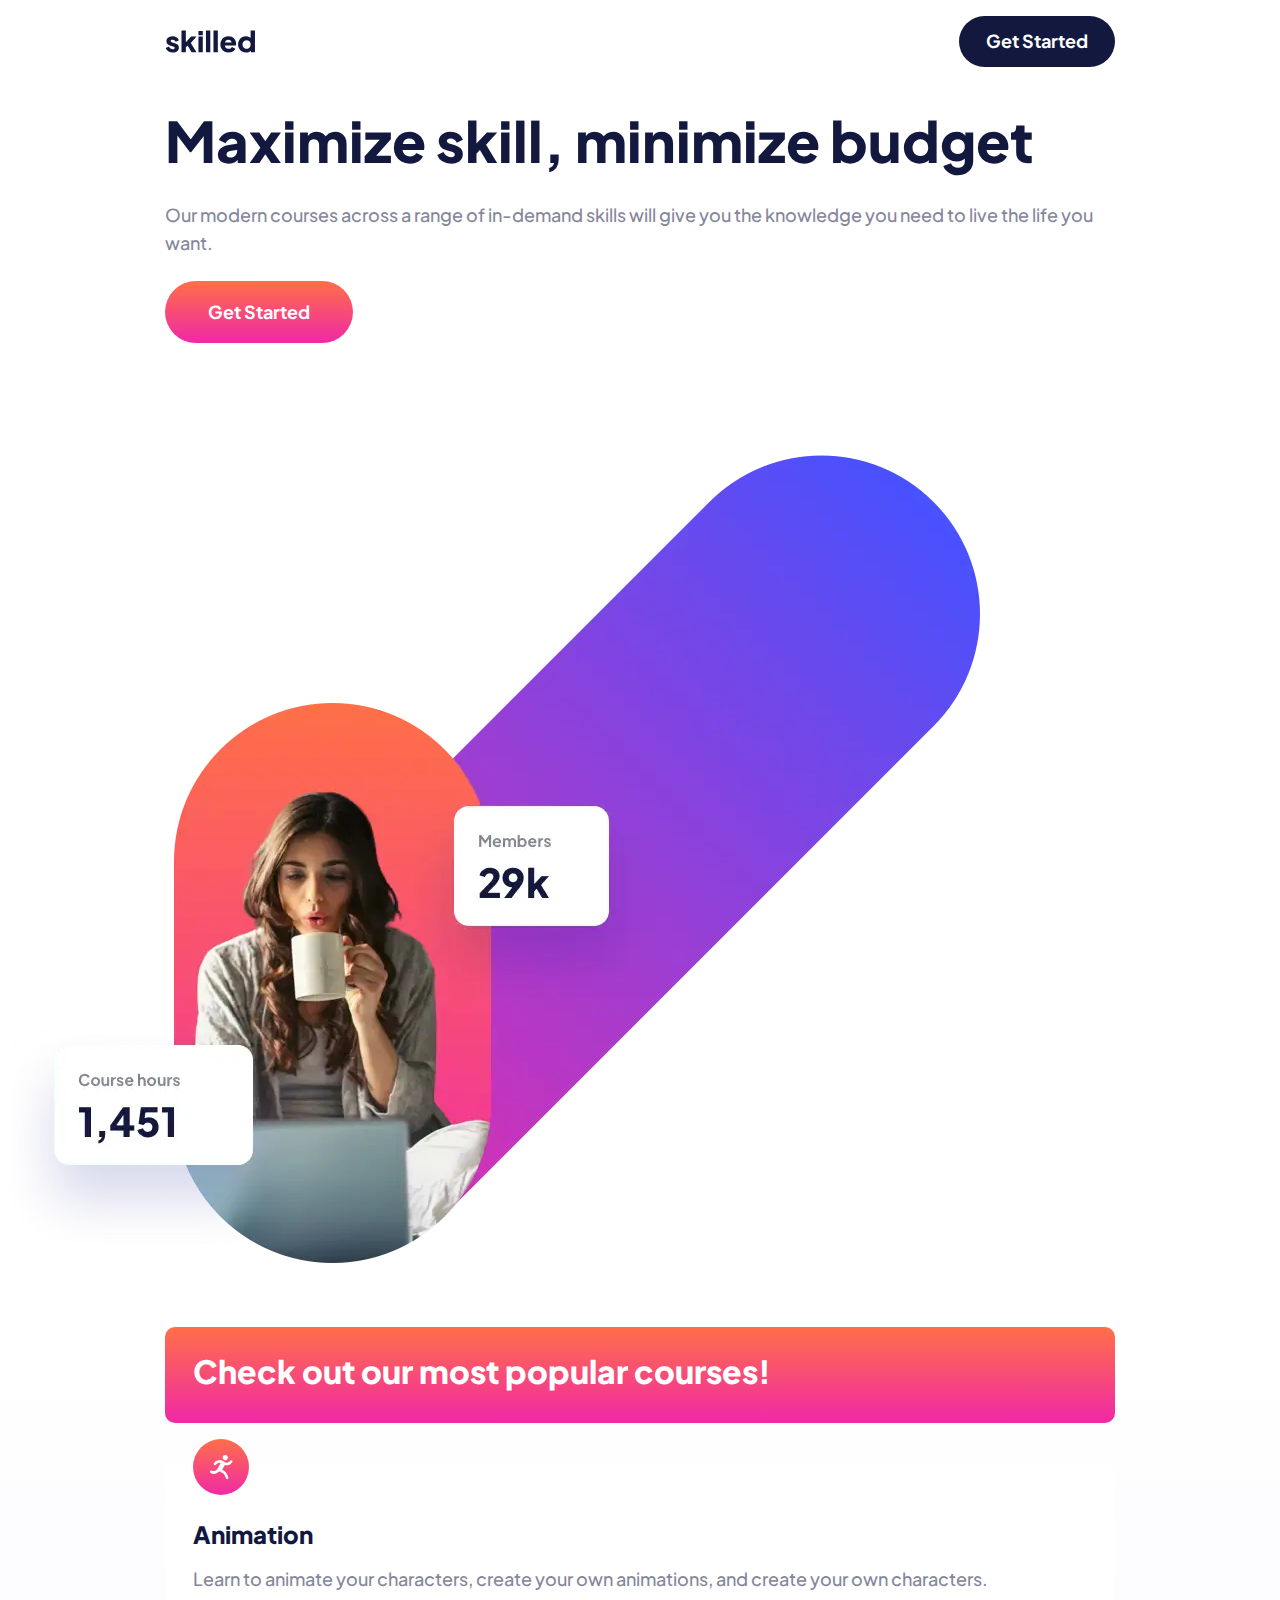
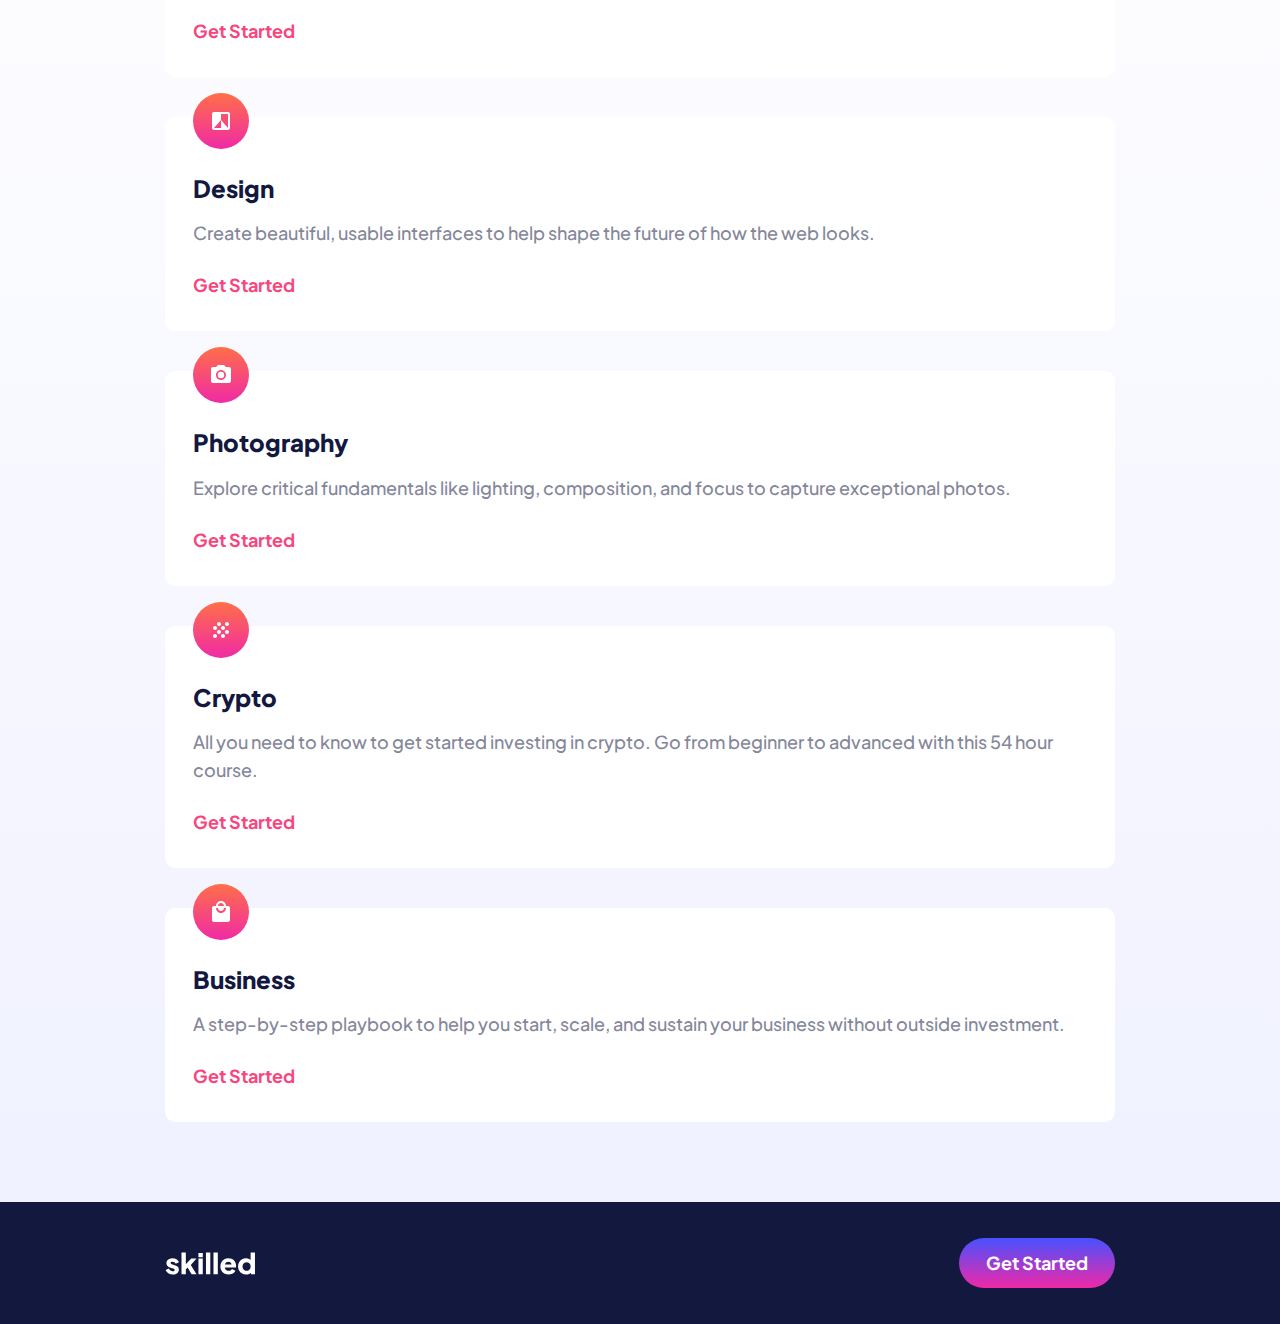
==== index.html @ 8d9785b4 "feat: add mobile landing design" ====
<!DOCTYPE html>
<html lang="en">

<head>
  <meta charset="utf-8">
  <meta name="viewport" content="width=device-width, initial-scale=1.0">
  <meta name="author" content="Dave Quah (@Milleus)">

  <link rel="icon" type="image/png" sizes="32x32" href="/assets/favicon-32x32.png">

  <title>Frontend Mentor | Skilled e-learning landing page</title>

  <link rel="preconnect" href="https://fonts.googleapis.com">
  <link rel="preconnect" href="https://fonts.gstatic.com" crossorigin>
  <link href="https://fonts.googleapis.com/css2?family=Plus+Jakarta+Sans:wght@500;700;800&display=swap"
    rel="stylesheet">
  <link rel="stylesheet" href="/global.css">

  <script async src="https://www.googletagmanager.com/gtag/js?id=G-5W6QZZYV2W"></script>
  <script>
    window.dataLayer = window.dataLayer || [];
    function gtag() { dataLayer.push(arguments); }
    gtag('js', new Date());

    gtag('config', 'G-5W6QZZYV2W');
  </script>
</head>

<body class="landing grid">
  <main>
    <div class="header container flex">
      <div>
        <img src="/assets/logo-dark.svg" alt="Skilled logo">
      </div>
      <button class="button" data-type="primary" data-size="normal">
        Get Started
      </button>
    </div>

    <div class="intro flex">
      <div class="container">
        <h1 class="text-slate-600 fs-900 fw-800">Maximize skill, minimize budget</h1>
        <p class="fs-400 fw-500">
          Our modern courses across a range of in-demand skills will give you the
          knowledge you need to live the life you want.
        </p>
        <button class="button" data-type="secondary" data-size="large">
          Get Started
        </button>
      </div>
      <picture>
        <source srcset="/assets/image-hero-desktop.webp, /assets/image-hero-desktop@2x.webp 2x" type="image/webp"
          media="(min-width: 60em)">
        <source srcset="/assets/image-hero-desktop.png, /assets/image-hero-desktop@2x.png 2x" type="image/png"
          media="(min-width: 60em)">
        <source srcset="/assets/image-hero-tablet.webp, /assets/image-hero-tablet@2x.webp 2x" type="image/webp"
          media="(min-width: 40em)">
        <source srcset="/assets/image-hero-tablet.png, /assets/image-hero-tablet@2x.png 2x" type="image/png"
          media="(min-width: 40em)">
        <source srcset="/assets/image-hero-mobile.webp, /assets/image-hero-mobile@2x.webp 2x" type="image/webp">
        <source srcset="/assets/image-hero-mobile.png, /assets/image-hero-mobile@2x.png 2x" type="image/png">
        <img src="/assets/image-hero-mobile.png" alt="29k members and 1,451 course hours">
      </picture>
    </div>

    <div class="courses container grid">
      <h2 class="bg-orange-to-pink text-neutral-100 fs-700 fw-800 rounded-10">
        Check out our most popular courses!
      </h2>
      <article aria-labelledby="animation">
        <img src="/assets/icon-animation.svg" alt="" aria-hidden="true">
        <div class="bg-neutral-100 rounded-10">
          <h3 class="text-slate-600 fs-600 fw-800" id="animation">Animation</h3>
          <p class="fs-400 fw-500">
            Learn to animate your characters, create your own animations, and
            create your own characters.
          </p>
          <a class="link" href="#">Get Started</a>
        </div>
      </article>
      <article aria-labelledby="design">
        <img src="/assets/icon-design.svg" alt="" aria-hidden="true">
        <div class="bg-neutral-100 rounded-10">
          <h3 class="text-slate-600 fs-600 fw-800" id="design">Design</h3>
          <p class="fs-400 fw-500">
            Create beautiful, usable interfaces to help shape the future of
            how the web looks.
          </p>
          <a class="link" href="#">Get Started</a>
        </div>
      </article>
      <article aria-labelledby="photography">
        <img src="/assets/icon-photography.svg" alt="" aria-hidden="true">
        <div class="bg-neutral-100 rounded-10">
          <h3 class="text-slate-600 fs-600 fw-800" id="photography">Photography</h3>
          <p class="fs-400 fw-500">
            Explore critical fundamentals like lighting, composition, and focus
            to capture exceptional photos.
          </p>
          <a class="link" href="#">Get Started</a>
        </div>
      </article>
      <article aria-labelledby="crypto">
        <img src="/assets/icon-crypto.svg" alt="" aria-hidden="true">
        <div class="bg-neutral-100 rounded-10">
          <h3 class="text-slate-600 fs-600 fw-800" id="crypto">Crypto</h3>
          <p class="fs-400 fw-500">
            All you need to know to get started investing in crypto. Go from beginner
            to advanced with this 54 hour course.
          </p>
          <a class="link" href="#">Get Started</a>
        </div>
      </article>
      <article aria-labelledby="business">
        <img src="/assets/icon-business.svg" alt="" aria-hidden="true">
        <div class="bg-neutral-100 rounded-10">
          <h3 class="text-slate-600 fs-600 fw-800" id="business">Business</h3>
          <p class="fs-400 fw-500">
            A step-by-step playbook to help you start, scale, and sustain your business
            without outside investment.
          </p>
          <a class="link" href="#">Get Started</a>
        </div>
      </article>
    </div>
  </main>

  <footer class="footer bg-slate-600 container flex">
    <div>
      <img src="/assets/logo-light.svg" alt="Skilled logo">
    </div>
    <button class="button" data-type="tertiary" data-size="normal">
      Get Started
    </button>
  </footer>
</body>

</html>
---- global.css ----
/* ------------------- */
/* Custom properties   */
/* ------------------- */
:root {
  --clr-slate-200: 232 10% 56%;
  --clr-slate-400: 234 25% 52%;
  --clr-slate-600: 233 54% 16%;
  --clr-pink-200: 341 100% 83%;
  --clr-pink-400: 341 92% 62%;
  --clr-pink-600: 322 87% 55%;
  --clr-orange-400: 13 100% 64%;
  --clr-blue-400: 237 100% 64%;
  --clr-neutral-100: 0 0% 100%;
  --clr-neutral-200: 234 100% 97%;

  --lg-orange-to-pink: linear-gradient(
    180deg,
    hsl(var(--clr-orange-400)) 0%,
    hsl(var(--clr-pink-600)) 100%
  );
  --lg-blue-to-pink: linear-gradient(
    180deg,
    hsl(var(--clr-blue-400)) 0%,
    hsl(var(--clr-pink-600)) 100%
  );
  --lg-neutral: linear-gradient(
    0deg,
    hsl(var(--clr-neutral-100) / 0.5),
    hsl(var(--clr-neutral-100) / 0.5)
  );

  --ff-sans: "Plus Jakarta Sans", sans-serif;

  --fs-300: 0.875rem; /* 14 */
  --fs-400: 1rem; /* 16 */
  --fs-500: 1.125rem; /* 18 */
  --fs-600: 1.25rem; /* 20 */
  --fs-700: 1.5rem; /* 24 */
  --fs-800: 2rem; /* 32 */
  --fs-900: 2.5rem; /* 40 */

  --lh-300: 2;
  --lh-400: 1.625;
  --lh-500: 1.556;
  --lh-600: 1.26;
  --lh-700: 1.333;
  --lh-800: 1.26;
  --lh-900: 1.26;

  --fw-500: 500;
  --fw-700: 700;
  --fw-800: 800;
}

@media (min-width: 60em) {
  :root {
    --fs-300: 1rem;
    --fs-400: 1.125rem;
    --fs-600: 1.5rem;
    --fs-700: 2rem;
    --fs-800: 2.5rem;
    --fs-900: 3.5rem;

    --lh-300: 1.75;
    --lh-400: 1.556;
    --lh-600: 1.26;
    --lh-700: 1.25;
    --lh-800: 1.26;
    --lh-900: 1.26;
  }
}

/* ------------------- */
/* Reset               */
/* ------------------- */

/* Box sizing rules */
*,
*::before,
*::after {
  box-sizing: border-box;
}

/* Remove default margin */
body,
h1,
h2,
h3,
h4,
p,
figure,
blockquote,
dl,
dd {
  margin: 0;
}

/* Remove list styles on ul, ol elements with a list role, which suggests default styling will be removed */
ul[role="list"],
ol[role="list"] {
  list-style: none;
}

/* Set core root defaults */
html:focus-within {
  scroll-behavior: smooth;
}

/* Set core body defaults */
body {
  min-height: 100vh;
  text-rendering: optimizeSpeed;
  line-height: var(--lh-400);
  font-family: var(--ff-sans);
  font-size: var(--fs-400);
  font-weight: var(--fw-500);
  background-color: hsl(var(--clr-neutral-100));
  color: hsl(var(--clr-slate-200));
}

/* A elements that don't have a class get default styles */
a:not([class]) {
  text-decoration-skip-ink: auto;
}

/* Make images easier to work with */
img,
picture {
  max-width: 100%;
  display: block;
}

/* Inherit fonts for inputs and buttons */
input,
button,
textarea,
select {
  font: inherit;
}

/* Remove all animations, transitions and smooth scroll for people that prefer not to see them */
@media (prefers-reduced-motion: reduce) {
  html:focus-within {
    scroll-behavior: auto;
  }

  *,
  *::before,
  *::after {
    animation-duration: 0.01ms !important;
    animation-iteration-count: 1 !important;
    transition-duration: 0.01ms !important;
    scroll-behavior: auto !important;
  }
}

/* ------------------- */
/* Composition         */
/* ------------------- */
.flex {
  display: flex;
  gap: var(--flex-gap, 1rem);
}

.grid {
  display: grid;
  gap: var(--grid-gap, 1rem);
}

.space-y > *:where(:not(:first-child)) {
  margin-top: var(--space, 1rem);
}

.container {
  padding-inline: 1rem;
}

@media (min-width: 40em) {
  .container {
    padding-inline: 2.5rem;
  }
}

@media (min-width: 60em) {
  .container {
    padding-inline: 10.3125rem;
  }
}

/* ------------------- */
/* Utility             */
/* ------------------- */
.sr-only {
  position: absolute;
  width: 1px;
  height: 1px;
  padding: 0;
  margin: -1px;
  overflow: hidden;
  clip: rect(0, 0, 0, 0);
  white-space: nowrap;
  border: 0;
}

.bg-slate-200 {
  background-color: hsl(var(--clr-slate-200));
}
.bg-slate-400 {
  background-color: hsl(var(--clr-slate-400));
}
.bg-slate-600 {
  background-color: hsl(var(--clr-slate-600));
}
.bg-pink-200 {
  background-color: hsl(var(--clr-pink-200));
}
.bg-pink-400 {
  background-color: hsl(var(--clr-pink-400));
}
.bg-neutral-100 {
  background-color: hsl(var(--clr-neutral-100));
}
.bg-orange-to-pink {
  background: var(--lg-orange-to-pink);
}
.bg-blue-to-pink {
  background: var(--lg-blue-to-pink);
}

.text-slate-200 {
  color: hsl(var(--clr-slate-200));
}
.text-slate-400 {
  color: hsl(var(--clr-slate-400));
}
.text-slate-600 {
  color: hsl(var(--clr-slate-600));
}
.text-neutral-100 {
  color: hsl(var(--clr-neutral-100));
}

.fs-300 {
  font-size: var(--fs-300);
  line-height: var(--lh-300);
}
.fs-400 {
  font-size: var(--fs-400);
  line-height: var(--lh-400);
}
.fs-500 {
  font-size: var(--fs-500);
  line-height: var(--lh-500);
}
.fs-600 {
  font-size: var(--fs-600);
  line-height: var(--lh-600);
}
.fs-700 {
  font-size: var(--fs-700);
  line-height: var(--lh-700);
}
.fs-800 {
  font-size: var(--fs-800);
  line-height: var(--lh-800);
}
.fs-900 {
  font-size: var(--fs-900);
  line-height: var(--lh-900);
}

.fw-500 {
  font-weight: var(--fw-500);
}
.fw-700 {
  font-weight: var(--fw-700);
}
.fw-800 {
  font-weight: var(--fw-800);
}

.rounded-10 {
  border-radius: 10px;
}

/* ------------------- */
/* Block               */
/* ------------------- */
.landing {
  --grid-gap: 0;
  grid-template-rows: auto min-content;
  min-height: 100vh;
  min-width: fit-content;
}

.header {
  padding-top: 1rem;
  justify-content: space-between;
  align-items: center;
}

.header img {
  max-width: 5.625rem;
}

.intro {
  --flex-gap: 2.875rem;
  margin-top: 2.375rem;
  flex-direction: column;
}

.intro p {
  margin-block: 1.625rem 1.5rem;
}

.courses {
  --grid-gap: 1rem;
  padding-bottom: 5rem;
  background: linear-gradient(
    180deg,
    hsl(var(--clr-neutral-100)) 0%,
    hsl(var(--clr-neutral-200)) 100%
  );
}

.courses h2 {
  padding: 1.5rem 1.75rem 2rem;
}

.courses article > img {
  margin-bottom: -2rem;
  padding-inline: 1.75rem;
}

.courses article > div {
  padding: 3.5rem 1.75rem 2rem;
}

.courses article > div p {
  margin-block: 1rem 1.5rem;
}

.footer {
  justify-content: space-between;
  align-items: center;
  padding-block: 2.25rem;
}

.footer img {
  max-width: 5.625rem;
}

/* ------------------- */
/* Exception           */
/* ------------------- */
.button {
  display: block;
  cursor: pointer;
  background-color: transparent;
  border: 0;
  padding: 0;
  font-size: var(--fs-400);
  line-height: var(--lh-400);
  font-weight: var(--fw-700);
  text-align: center;
}

.button[data-size="normal"] {
  padding: 0.625em 1.5em;
  border-radius: 1.75em;
}

.button[data-size="large"] {
  padding: 0.9375em 2.375em;
  border-radius: 2em;
}

.button[data-type="primary"] {
  background-color: hsl(var(--clr-slate-600));
  color: hsl(var(--clr-neutral-100));
}

.button[data-type="primary"]:hover,
.button[data-type="primary"]:focus {
  background-color: hsl(var(--clr-slate-400));
}

.button[data-type="secondary"] {
  background: var(--lg-orange-to-pink);
  color: hsl(var(--clr-neutral-100));
}

.button[data-type="secondary"]:hover,
.button[data-type="secondary"]:focus {
  background: var(--lg-neutral), var(--lg-orange-to-pink);
}

.button[data-type="tertiary"] {
  background: var(--lg-blue-to-pink);
  color: hsl(var(--clr-neutral-100));
}

.button[data-type="tertiary"]:hover,
.button[data-type="tertiary"]:focus {
  background: var(--lg-neutral), var(--lg-blue-to-pink);
}

.link {
  font-size: var(--fs-500);
  line-height: var(--lh-500);
  font-weight: var(--fw-700);
  text-align: center;
  color: hsl(var(--clr-pink-400));
  text-decoration: none;
}

.link:hover,
.link:focus {
  text-decoration: underline;
}
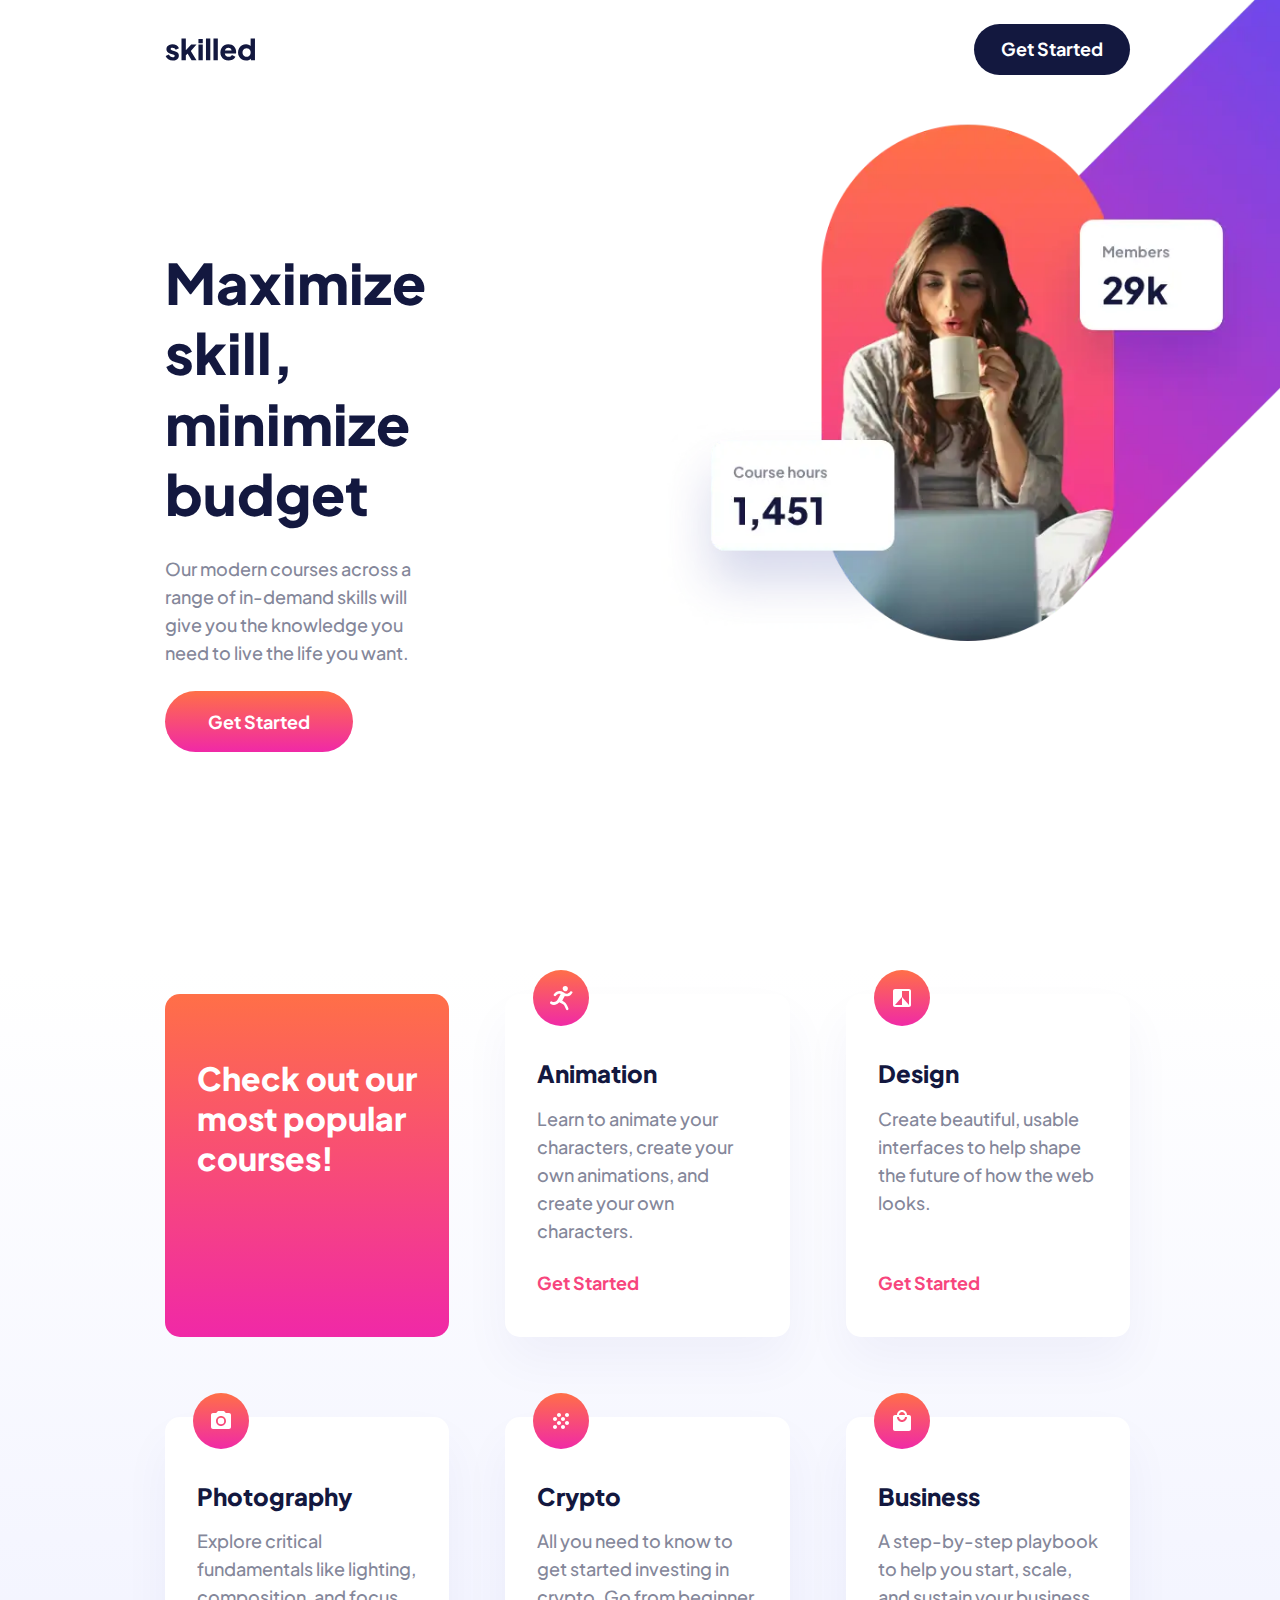
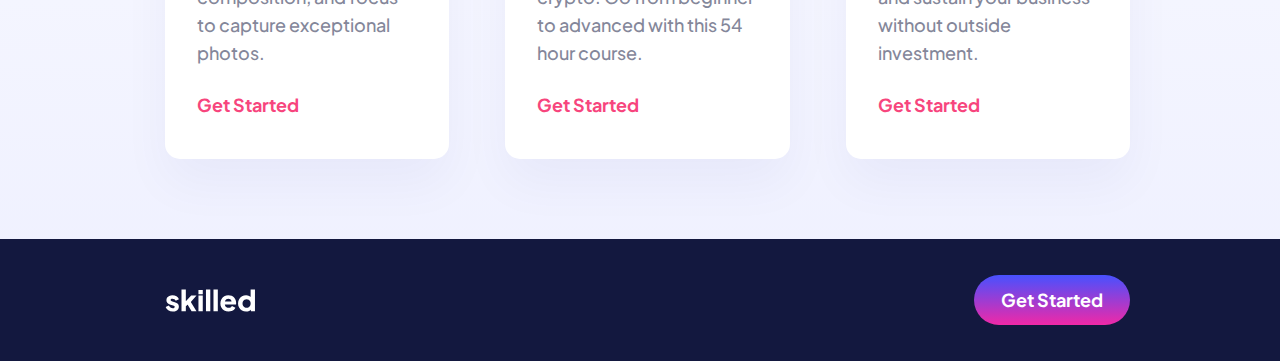
==== commit 2d666c7a: "feat: add tablet and desktop design" ====
--- a/index.html
+++ b/index.html
@@ -27,7 +27,7 @@
 </head>
 
 <body class="landing grid">
-  <main>
+  <main class="grid">
     <div class="header container flex">
       <div>
         <img src="/assets/logo-dark.svg" alt="Skilled logo">
@@ -37,8 +37,8 @@
       </button>
     </div>
 
-    <div class="intro flex">
-      <div class="container">
+    <div class="intro container grid">
+      <div>
         <h1 class="text-slate-600 fs-900 fw-800">Maximize skill, minimize budget</h1>
         <p class="fs-400 fw-500">
           Our modern courses across a range of in-demand skills will give you the
@@ -50,88 +50,92 @@
       </div>
       <picture>
         <source srcset="/assets/image-hero-desktop.webp, /assets/image-hero-desktop@2x.webp 2x" type="image/webp"
-          media="(min-width: 60em)">
+          media="(min-width: 75em)">
         <source srcset="/assets/image-hero-desktop.png, /assets/image-hero-desktop@2x.png 2x" type="image/png"
-          media="(min-width: 60em)">
+          media="(min-width: 75em)">
         <source srcset="/assets/image-hero-tablet.webp, /assets/image-hero-tablet@2x.webp 2x" type="image/webp"
-          media="(min-width: 40em)">
+          media="(min-width: 45em)">
         <source srcset="/assets/image-hero-tablet.png, /assets/image-hero-tablet@2x.png 2x" type="image/png"
-          media="(min-width: 40em)">
+          media="(min-width: 45em)">
         <source srcset="/assets/image-hero-mobile.webp, /assets/image-hero-mobile@2x.webp 2x" type="image/webp">
         <source srcset="/assets/image-hero-mobile.png, /assets/image-hero-mobile@2x.png 2x" type="image/png">
         <img src="/assets/image-hero-mobile.png" alt="29k members and 1,451 course hours">
       </picture>
     </div>
 
-    <div class="courses container grid">
-      <h2 class="bg-orange-to-pink text-neutral-100 fs-700 fw-800 rounded-10">
-        Check out our most popular courses!
-      </h2>
-      <article aria-labelledby="animation">
-        <img src="/assets/icon-animation.svg" alt="" aria-hidden="true">
-        <div class="bg-neutral-100 rounded-10">
-          <h3 class="text-slate-600 fs-600 fw-800" id="animation">Animation</h3>
-          <p class="fs-400 fw-500">
-            Learn to animate your characters, create your own animations, and
-            create your own characters.
-          </p>
-          <a class="link" href="#">Get Started</a>
-        </div>
-      </article>
-      <article aria-labelledby="design">
-        <img src="/assets/icon-design.svg" alt="" aria-hidden="true">
-        <div class="bg-neutral-100 rounded-10">
-          <h3 class="text-slate-600 fs-600 fw-800" id="design">Design</h3>
-          <p class="fs-400 fw-500">
-            Create beautiful, usable interfaces to help shape the future of
-            how the web looks.
-          </p>
-          <a class="link" href="#">Get Started</a>
-        </div>
-      </article>
-      <article aria-labelledby="photography">
-        <img src="/assets/icon-photography.svg" alt="" aria-hidden="true">
-        <div class="bg-neutral-100 rounded-10">
-          <h3 class="text-slate-600 fs-600 fw-800" id="photography">Photography</h3>
-          <p class="fs-400 fw-500">
-            Explore critical fundamentals like lighting, composition, and focus
-            to capture exceptional photos.
-          </p>
-          <a class="link" href="#">Get Started</a>
-        </div>
-      </article>
-      <article aria-labelledby="crypto">
-        <img src="/assets/icon-crypto.svg" alt="" aria-hidden="true">
-        <div class="bg-neutral-100 rounded-10">
-          <h3 class="text-slate-600 fs-600 fw-800" id="crypto">Crypto</h3>
-          <p class="fs-400 fw-500">
-            All you need to know to get started investing in crypto. Go from beginner
-            to advanced with this 54 hour course.
-          </p>
-          <a class="link" href="#">Get Started</a>
-        </div>
-      </article>
-      <article aria-labelledby="business">
-        <img src="/assets/icon-business.svg" alt="" aria-hidden="true">
-        <div class="bg-neutral-100 rounded-10">
-          <h3 class="text-slate-600 fs-600 fw-800" id="business">Business</h3>
-          <p class="fs-400 fw-500">
-            A step-by-step playbook to help you start, scale, and sustain your business
-            without outside investment.
-          </p>
-          <a class="link" href="#">Get Started</a>
-        </div>
-      </article>
+    <div class="courses">
+      <div class="container grid">
+        <h2 class="bg-orange-to-pink text-neutral-100 fs-700 fw-800 rounded-10 lg-rounded-15">
+          Check out our most popular courses!
+        </h2>
+        <article class="grid" aria-labelledby="animation">
+          <img src="/assets/icon-animation.svg" alt="" aria-hidden="true">
+          <div class="flex bg-neutral-100 rounded-10 lg-rounded-15">
+            <h3 class="text-slate-600 fs-600 fw-800" id="animation">Animation</h3>
+            <p class="fs-400 fw-500">
+              Learn to animate your characters, create your own animations, and
+              create your own characters.
+            </p>
+            <a class="link" href="#">Get Started</a>
+          </div>
+        </article>
+        <article class="grid" aria-labelledby="design">
+          <img src="/assets/icon-design.svg" alt="" aria-hidden="true">
+          <div class="flex bg-neutral-100 rounded-10 lg-rounded-15">
+            <h3 class="text-slate-600 fs-600 fw-800" id="design">Design</h3>
+            <p class="fs-400 fw-500">
+              Create beautiful, usable interfaces to help shape the future of
+              how the web looks.
+            </p>
+            <a class="link" href="#">Get Started</a>
+          </div>
+        </article>
+        <article class="grid" aria-labelledby="photography">
+          <img src="/assets/icon-photography.svg" alt="" aria-hidden="true">
+          <div class="flex bg-neutral-100 rounded-10 lg-rounded-15">
+            <h3 class="text-slate-600 fs-600 fw-800" id="photography">Photography</h3>
+            <p class="fs-400 fw-500">
+              Explore critical fundamentals like lighting, composition, and focus
+              to capture exceptional photos.
+            </p>
+            <a class="link" href="#">Get Started</a>
+          </div>
+        </article>
+        <article class="grid" aria-labelledby="crypto">
+          <img src="/assets/icon-crypto.svg" alt="" aria-hidden="true">
+          <div class="flex bg-neutral-100 rounded-10 lg-rounded-15">
+            <h3 class="text-slate-600 fs-600 fw-800" id="crypto">Crypto</h3>
+            <p class="fs-400 fw-500">
+              All you need to know to get started investing in crypto. Go from beginner
+              to advanced with this 54 hour course.
+            </p>
+            <a class="link" href="#">Get Started</a>
+          </div>
+        </article>
+        <article class="grid" aria-labelledby="business">
+          <img src="/assets/icon-business.svg" alt="" aria-hidden="true">
+          <div class="flex bg-neutral-100 rounded-10 lg-rounded-15">
+            <h3 class="text-slate-600 fs-600 fw-800" id="business">Business</h3>
+            <p class="fs-400 fw-500">
+              A step-by-step playbook to help you start, scale, and sustain your business
+              without outside investment.
+            </p>
+            <a class="link" href="#">Get Started</a>
+          </div>
+        </article>
+      </div>
     </div>
   </main>
 
-  <footer class="footer bg-slate-600 container flex">
-    <div>
-      <img src="/assets/logo-light.svg" alt="Skilled logo">
+  <footer class="footer bg-slate-600">
+    <div class="container flex">
+      <div>
+        <img src="/assets/logo-light.svg" alt="Skilled logo">
+      </div>
+      <button class="button" data-type="tertiary" data-size="normal">
+        Get Started
+      </button>
     </div>
-    <button class="button" data-type="tertiary" data-size="normal">
-      Get Started
-    </button>
   </footer>
 </body>
 
--- a/global.css
+++ b/global.css
@@ -10,6 +10,7 @@
   --clr-pink-600: 322 87% 55%;
   --clr-orange-400: 13 100% 64%;
   --clr-blue-400: 237 100% 64%;
+  --clr-blue-600: 233 92% 29%;
   --clr-neutral-100: 0 0% 100%;
   --clr-neutral-200: 234 100% 97%;
 
@@ -52,7 +53,7 @@
   --fw-800: 800;
 }
 
-@media (min-width: 60em) {
+@media (min-width: 75em) {
   :root {
     --fs-300: 1rem;
     --fs-400: 1.125rem;
@@ -172,18 +173,18 @@
 }
 
 .container {
-  padding-inline: 1rem;
-}
-
-@media (min-width: 40em) {
+  margin-inline: 1rem;
+}
+
+@media (min-width: 45em) {
   .container {
-    padding-inline: 2.5rem;
-  }
-}
-
-@media (min-width: 60em) {
+    margin-inline: 2.5rem;
+  }
+}
+
+@media (min-width: 75em) {
   .container {
-    padding-inline: 10.3125rem;
+    margin-inline: 10.3125rem;
   }
 }
 
@@ -283,6 +284,12 @@
   border-radius: 10px;
 }
 
+@media (min-width: 75em) {
+  .lg-rounded-15 {
+    border-radius: 15px;
+  }
+}
+
 /* ------------------- */
 /* Block               */
 /* ------------------- */
@@ -291,12 +298,20 @@
   grid-template-rows: auto min-content;
   min-height: 100vh;
   min-width: fit-content;
+  overflow-x: hidden;
+}
+
+.landing > main {
+  --grid-gap: 0;
+  grid-template-rows: min-content min-content auto;
 }
 
 .header {
-  padding-top: 1rem;
+  margin-top: 1rem;
   justify-content: space-between;
   align-items: center;
+  position: relative;
+  z-index: 1;
 }
 
 .header img {
@@ -304,43 +319,66 @@
 }
 
 .intro {
-  --flex-gap: 2.875rem;
+  --grid-gap: 2.875rem;
   margin-top: 2.375rem;
-  flex-direction: column;
+  justify-items: center;
+}
+
+.intro h1 {
+  max-width: 15ch;
 }
 
 .intro p {
+  max-width: 35ch;
   margin-block: 1.625rem 1.5rem;
 }
 
 .courses {
-  --grid-gap: 1rem;
-  padding-bottom: 5rem;
   background: linear-gradient(
     180deg,
     hsl(var(--clr-neutral-100)) 0%,
     hsl(var(--clr-neutral-200)) 100%
   );
+  padding-bottom: 5rem;
+}
+
+.courses > .grid {
+  --grid-gap: 1rem;
 }
 
 .courses h2 {
   padding: 1.5rem 1.75rem 2rem;
-}
-
-.courses article > img {
-  margin-bottom: -2rem;
-  padding-inline: 1.75rem;
+  margin-top: 1.5rem;
+}
+
+.courses article {
+  position: relative;
+}
+
+.courses article img {
+  position: absolute;
+  top: 0;
+  left: 1.75rem;
 }
 
 .courses article > div {
+  --flex-gap: 0;
+  flex-direction: column;
+  align-items: flex-start;
+  box-shadow: 0px 25px 50px hsl(var(--clr-blue-600) / 0.044);
   padding: 3.5rem 1.75rem 2rem;
+  margin-top: 1.5rem;
 }
 
 .courses article > div p {
   margin-block: 1rem 1.5rem;
 }
 
-.footer {
+.courses article > div a {
+  margin-top: auto;
+}
+
+.footer > .flex {
   justify-content: space-between;
   align-items: center;
   padding-block: 2.25rem;
@@ -348,6 +386,76 @@
 
 .footer img {
   max-width: 5.625rem;
+}
+
+@media (min-width: 45em) {
+  .header {
+    margin-top: 1.5rem;
+  }
+
+  .intro {
+    --grid-gap: 0rem;
+    grid-template-columns: auto minmax(20rem, auto);
+    padding-block: 6.25rem;
+    margin-top: 0;
+    position: relative;
+  }
+
+  .intro > div {
+    justify-self: flex-start;
+  }
+
+  .intro > picture {
+    position: absolute;
+    top: -10rem;
+    right: -21rem;
+  }
+
+  .courses {
+    margin-top: 4rem;
+  }
+
+  .courses > .grid {
+    --grid-gap: 2rem;
+    grid-template-columns: repeat(2, 1fr);
+  }
+
+  .courses h2 {
+    padding: 3.5rem 2rem;
+  }
+
+  .courses article > div {
+    padding: 3.5rem 2rem 2rem;
+  }
+}
+
+@media (min-width: 75em) {
+  .intro {
+    grid-template-columns: auto minmax(44rem, auto);
+    padding-block: 10.75rem;
+  }
+
+  .intro > picture {
+    top: -15rem;
+    right: -31rem;
+  }
+
+  .courses {
+    margin-top: 2.875rem;
+  }
+
+  .courses > .grid {
+    --grid-gap: 3.5rem;
+    grid-template-columns: repeat(3, 1fr);
+  }
+
+  .courses h2 {
+    padding: 4rem 2rem;
+  }
+
+  .courses article > div {
+    padding: 4rem 2rem 2.5rem;
+  }
 }
 
 /* ------------------- */
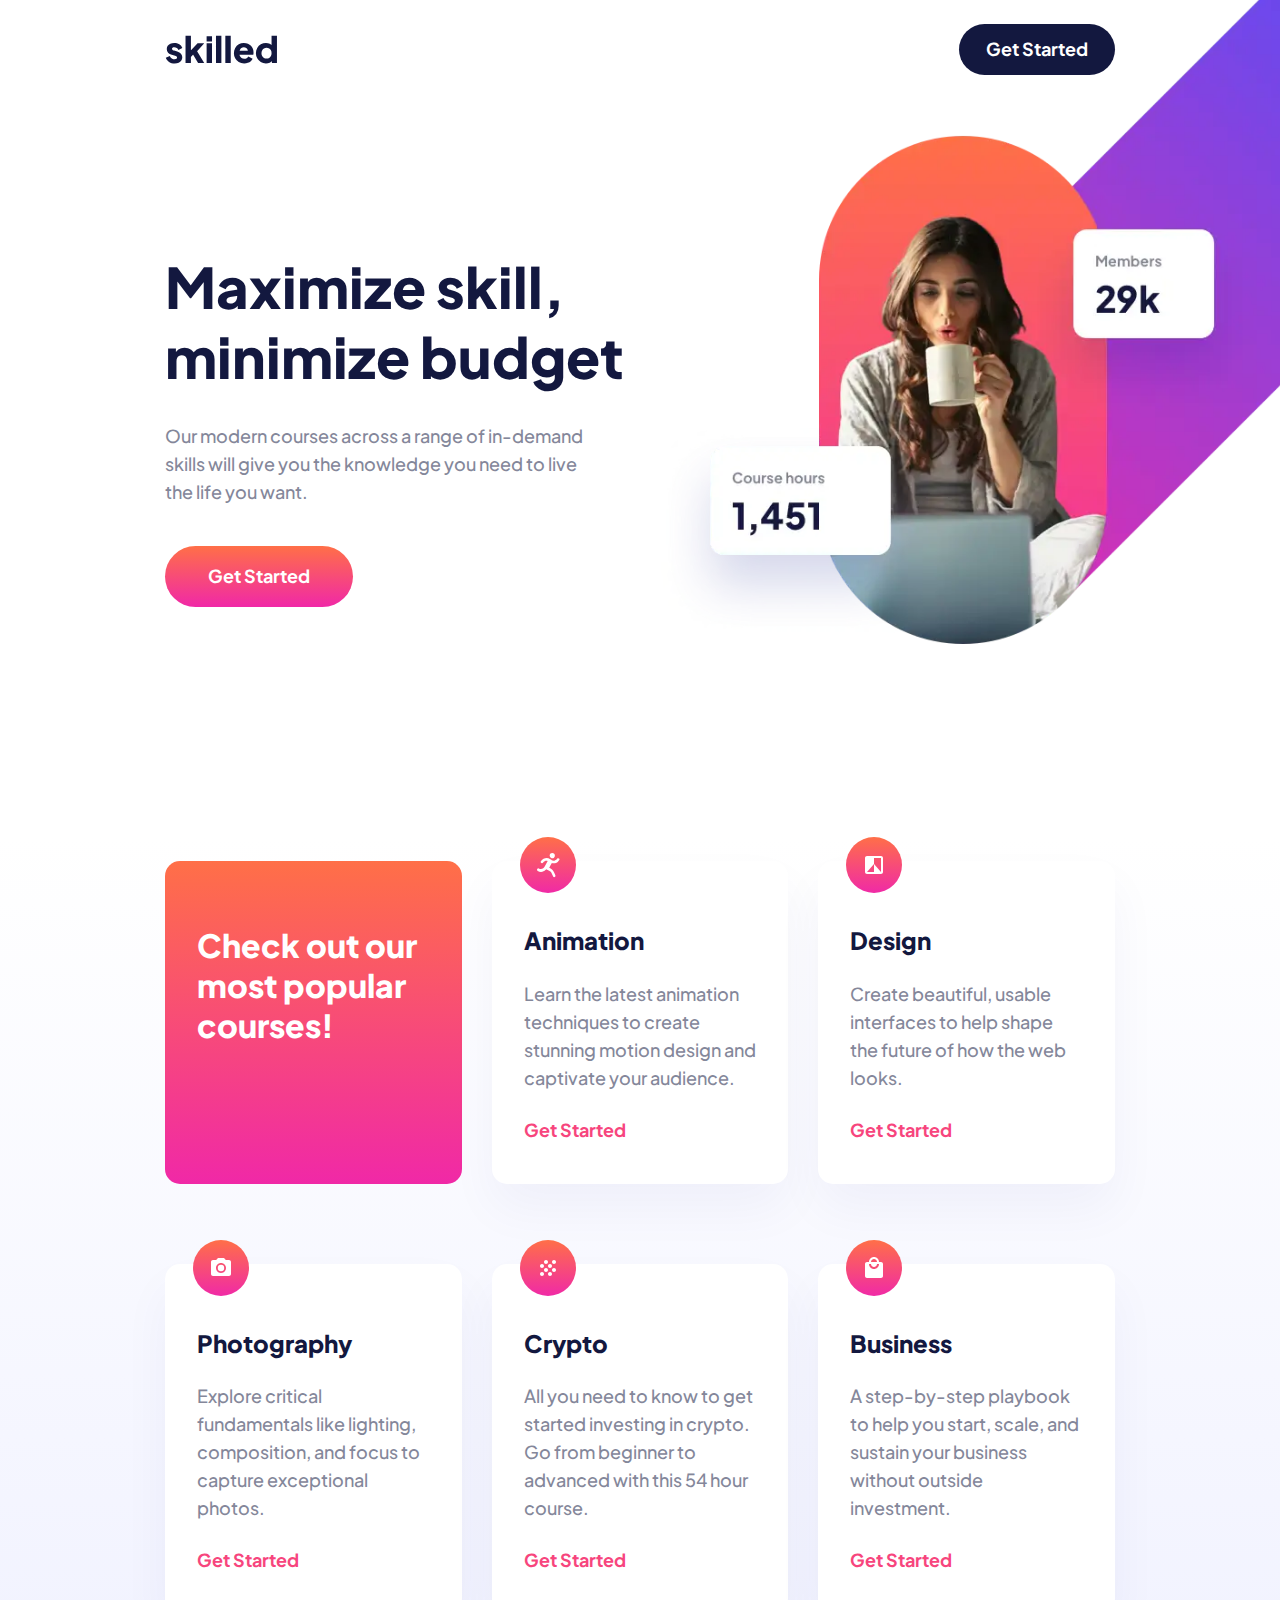
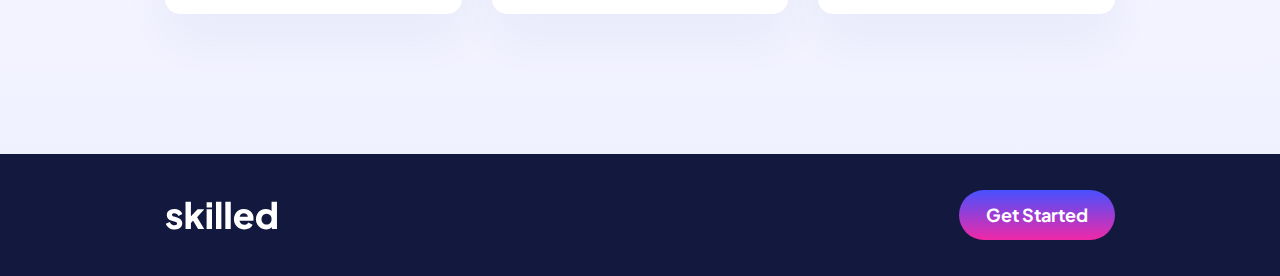
==== commit 45db3dc0: "feat: adjust styles" ====
--- a/index.html
+++ b/index.html
@@ -41,8 +41,8 @@
       <div>
         <h1 class="text-slate-600 fs-900 fw-800">Maximize skill, minimize budget</h1>
         <p class="fs-400 fw-500">
-          Our modern courses across a range of in-demand skills will give you the
-          knowledge you need to live the life you want.
+          Our modern courses across a range of in-demand skills will give you the knowledge you need to live the life
+          you want.
         </p>
         <button class="button" data-type="secondary" data-size="large">
           Get Started
@@ -73,8 +73,7 @@
           <div class="flex bg-neutral-100 rounded-10 lg-rounded-15">
             <h3 class="text-slate-600 fs-600 fw-800" id="animation">Animation</h3>
             <p class="fs-400 fw-500">
-              Learn to animate your characters, create your own animations, and
-              create your own characters.
+              Learn the latest animation techniques to create stunning motion design and captivate your audience.
             </p>
             <a class="link" href="#">Get Started</a>
           </div>
@@ -84,8 +83,7 @@
           <div class="flex bg-neutral-100 rounded-10 lg-rounded-15">
             <h3 class="text-slate-600 fs-600 fw-800" id="design">Design</h3>
             <p class="fs-400 fw-500">
-              Create beautiful, usable interfaces to help shape the future of
-              how the web looks.
+              Create beautiful, usable interfaces to help shape the future of how the web looks.
             </p>
             <a class="link" href="#">Get Started</a>
           </div>
@@ -95,8 +93,7 @@
           <div class="flex bg-neutral-100 rounded-10 lg-rounded-15">
             <h3 class="text-slate-600 fs-600 fw-800" id="photography">Photography</h3>
             <p class="fs-400 fw-500">
-              Explore critical fundamentals like lighting, composition, and focus
-              to capture exceptional photos.
+              Explore critical fundamentals like lighting, composition, and focus to capture exceptional photos.
             </p>
             <a class="link" href="#">Get Started</a>
           </div>
@@ -106,8 +103,8 @@
           <div class="flex bg-neutral-100 rounded-10 lg-rounded-15">
             <h3 class="text-slate-600 fs-600 fw-800" id="crypto">Crypto</h3>
             <p class="fs-400 fw-500">
-              All you need to know to get started investing in crypto. Go from beginner
-              to advanced with this 54 hour course.
+              All you need to know to get started investing in crypto. Go from beginner to advanced with this 54 hour
+              course.
             </p>
             <a class="link" href="#">Get Started</a>
           </div>
@@ -117,8 +114,7 @@
           <div class="flex bg-neutral-100 rounded-10 lg-rounded-15">
             <h3 class="text-slate-600 fs-600 fw-800" id="business">Business</h3>
             <p class="fs-400 fw-500">
-              A step-by-step playbook to help you start, scale, and sustain your business
-              without outside investment.
+              A step-by-step playbook to help you start, scale, and sustain your business without outside investment.
             </p>
             <a class="link" href="#">Get Started</a>
           </div>
--- a/global.css
+++ b/global.css
@@ -314,7 +314,8 @@
   z-index: 1;
 }
 
-.header img {
+.header img,
+.footer img {
   max-width: 5.625rem;
 }
 
@@ -355,7 +356,7 @@
   position: relative;
 }
 
-.courses article img {
+.courses article > img {
   position: absolute;
   top: 0;
   left: 1.75rem;
@@ -384,10 +385,6 @@
   padding-block: 2.25rem;
 }
 
-.footer img {
-  max-width: 5.625rem;
-}
-
 @media (min-width: 45em) {
   .header {
     margin-top: 1.5rem;
@@ -395,7 +392,7 @@
 
   .intro {
     --grid-gap: 0rem;
-    grid-template-columns: auto minmax(20rem, auto);
+    grid-template-columns: 1fr 1fr;
     padding-block: 6.25rem;
     margin-top: 0;
     position: relative;
@@ -413,10 +410,11 @@
 
   .courses {
     margin-top: 4rem;
+    padding-bottom: 5.375rem;
   }
 
   .courses > .grid {
-    --grid-gap: 2rem;
+    --grid-gap: 2rem 0.75rem;
     grid-template-columns: repeat(2, 1fr);
   }
 
@@ -430,22 +428,32 @@
 }
 
 @media (min-width: 75em) {
+  .header img,
+  .footer img {
+    max-width: 7.125rem;
+  }
+
   .intro {
-    grid-template-columns: auto minmax(44rem, auto);
-    padding-block: 10.75rem;
+    padding-block: 11rem;
+  }
+
+  .intro p {
+    max-width: 34ch;
+    margin-block: 1.875rem 2.5rem;
   }
 
   .intro > picture {
-    top: -15rem;
+    top: -14rem;
     right: -31rem;
   }
 
   .courses {
-    margin-top: 2.875rem;
+    margin-top: 3.375rem;
+    padding-bottom: 8.75rem;
   }
 
   .courses > .grid {
-    --grid-gap: 3.5rem;
+    --grid-gap: 3.5rem 1.875rem;
     grid-template-columns: repeat(3, 1fr);
   }
 
@@ -455,6 +463,10 @@
 
   .courses article > div {
     padding: 4rem 2rem 2.5rem;
+  }
+
+  .courses article > div p {
+    margin-block: 1.5rem;
   }
 }
 
